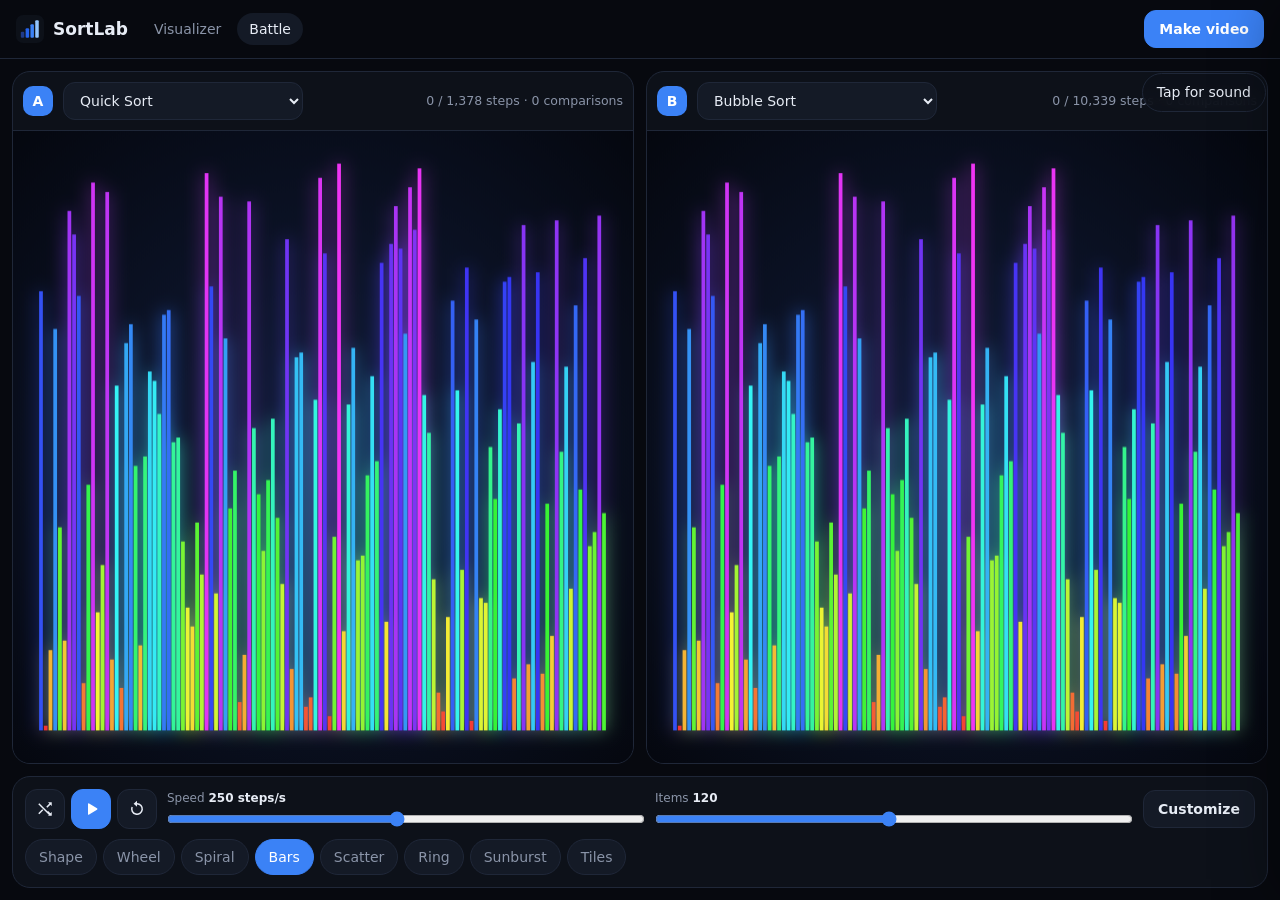
==== battle.html @ f8ce672e "Add files via upload" ====
<!DOCTYPE html>
<html lang="en">
<head>
  <meta charset="UTF-8">
  <meta name="viewport" content="width=device-width, initial-scale=1, viewport-fit=cover">
  <title>SortLab Battle - Race two sorting algorithms</title>
  <meta name="description" content="Pick two sorting algorithms and race them on the same array.">
  <meta name="theme-color" content="#07090f">
  <link rel="icon" href="favicon.svg" type="image/svg+xml">
  <link rel="stylesheet" href="style.css">
</head>
<body>
  <header class="topbar">
    <a class="brand" href="index.html"><img src="favicon.svg" alt="" width="28" height="28"><span>SortLab</span></a>
    <nav class="nav">
      <a href="index.html">Visualizer</a>
      <a href="battle.html" class="active">Battle</a>
    </nav>
    <a class="btn primary" href="index.html#video" id="toVideo">Make video</a>
  </header>

  <main class="battle-grid">
    <section class="battle-panel">
      <div class="battle-head">
        <span class="tag">A</span>
        <select class="select" id="algoA" aria-label="Algorithm A"></select>
        <span class="battle-stat" id="statA"></span>
      </div>
      <div class="battle-canvas"><canvas id="stageA"></canvas></div>
    </section>
    <section class="battle-panel">
      <div class="battle-head">
        <span class="tag">B</span>
        <select class="select" id="algoB" aria-label="Algorithm B"></select>
        <span class="battle-stat" id="statB"></span>
      </div>
      <div class="battle-canvas"><canvas id="stageB"></canvas></div>
    </section>
    <div class="winner" id="winner"></div>
    <button class="sound-hint" id="soundHint">Tap for sound</button>
  </main>

  <section class="dock">
    <div class="dock-row">
      <div class="btn-group">
        <button class="btn icon" id="btnNew" title="New array (N)" aria-label="New array"></button>
        <button class="btn primary icon" id="btnPlay" title="Start (Space)" aria-label="Start or pause"></button>
        <button class="btn icon" id="btnReset" title="Reset (R)" aria-label="Reset"></button>
      </div>
      <label class="slider"><span>Speed <b id="speedVal"></b></span><input type="range" id="speed" min="0" max="1000"></label>
      <label class="slider"><span>Items <b id="sizeVal"></b></span><input type="range" id="size" min="0" max="100" step="0.1"></label>
      <button class="btn" id="openCustomize">Customize</button>
    </div>
    <div class="dock-row">
      <div class="chips" id="modeChips"></div>
    </div>
  </section>

  <aside class="drawer" id="drawer"></aside>
  <div class="toast" id="toast" role="status"></div>

  <script src="core.js"></script>
  <script src="algorithms.js"></script>
  <script src="player.js"></script>
  <script src="palettes.js"></script>
  <script src="audio.js"></script>
  <script src="renderer.js"></script>
  <script src="settings.js"></script>
  <script src="panel.js"></script>
  <script src="battle.js"></script>
</body>
</html>
---- style.css ----
/* SortLab - minimal dark theme */
:root {
  --bg: #07090f;
  --panel: #0d1119;
  --panel2: #141a26;
  --line: #1f2738;
  --line2: #2c3850;
  --text: #e7ecf5;
  --muted: #8a94a8;
  --accent: #3b82f6;
  --accent2: #60a5fa;
  --warn: #fbbf24;
  --r: 14px;
}

* { box-sizing: border-box; }

html, body {
  margin: 0;
  height: 100%;
  background: var(--bg);
  color: var(--text);
  font: 14px/1.45 system-ui, -apple-system, "Segoe UI", Roboto, sans-serif;
  -webkit-tap-highlight-color: transparent;
}

body {
  display: flex;
  flex-direction: column;
  height: 100dvh;
  overflow: hidden;
}

[hidden] { display: none !important; }

h3 { margin: 0; font-size: 18px; }
h4 { margin: 18px 0 10px; font-size: 12px; text-transform: uppercase; letter-spacing: .08em; color: var(--muted); font-weight: 600; }

/* ---------- top bar ---------- */
.topbar {
  display: flex;
  align-items: center;
  gap: 14px;
  padding: 10px 16px;
  padding-top: max(10px, env(safe-area-inset-top));
  border-bottom: 1px solid var(--line);
}
.brand { display: flex; align-items: center; gap: 9px; color: var(--text); text-decoration: none; font-weight: 750; font-size: 17px; }
.nav { display: flex; gap: 4px; margin-right: auto; }
.nav a { color: var(--muted); text-decoration: none; padding: 6px 12px; border-radius: 999px; transition: .15s; }
.nav a:hover, .nav a.active { color: var(--text); background: var(--panel2); }

/* ---------- buttons and inputs ---------- */
.btn {
  appearance: none;
  border: 1px solid var(--line);
  background: var(--panel2);
  color: var(--text);
  padding: 8px 14px;
  border-radius: 12px;
  font: inherit;
  font-weight: 550;
  cursor: pointer;
  display: inline-flex;
  align-items: center;
  justify-content: center;
  gap: 7px;
  text-decoration: none;
  transition: background .15s, border-color .15s, opacity .15s;
  white-space: nowrap;
}
.btn:hover { border-color: var(--line2); background: #19202e; }
.btn:disabled { opacity: .45; cursor: default; }
.btn.primary { background: var(--accent); border-color: var(--accent); color: #fff; }
.btn.primary:hover { background: var(--accent2); border-color: var(--accent2); }
.btn.ghost { background: transparent; border-color: transparent; }
.btn.ghost:hover { background: var(--panel2); }
.btn.icon { width: 40px; height: 40px; padding: 0; flex: none; }
.btn.icon.small { width: 32px; height: 32px; }
.btn.small { padding: 6px 11px; font-size: 13px; }
.btn.block { width: 100%; margin-top: 14px; }
.btn.grow { flex: 1; }
.btn svg { width: 18px; height: 18px; fill: currentColor; flex: none; }
.btn-group { display: flex; gap: 6px; }

.select, .input {
  background: var(--panel2);
  color: var(--text);
  border: 1px solid var(--line);
  border-radius: 12px;
  padding: 9px 12px;
  font: inherit;
  min-width: 0;
  outline: none;
}
.select:focus, .input:focus { border-color: var(--accent); }
.select optgroup { background: var(--panel); color: var(--muted); }
.select option { color: var(--text); }

input[type="range"] { accent-color: var(--accent); width: 100%; margin: 0; }
input[type="color"] {
  width: 38px; height: 38px; padding: 0; border: 1px solid var(--line);
  border-radius: 12px; background: none; cursor: pointer; overflow: hidden;
}
input[type="color"]::-webkit-color-swatch-wrapper { padding: 0; }
input[type="color"]::-webkit-color-swatch { border: none; border-radius: 10px; }

.hint { color: var(--muted); font-size: 12.5px; margin: 8px 0 0; }
.warn { color: var(--warn); font-style: normal; }
.row { display: flex; gap: 8px; align-items: center; flex-wrap: wrap; margin-top: 10px; }

/* ---------- stage ---------- */
.stage-wrap { position: relative; flex: 1; min-height: 0; }
#stage { position: absolute; inset: 0; width: 100%; height: 100%; display: block; }

.sound-hint {
  position: absolute;
  top: 14px;
  right: 14px;
  z-index: 5;
  background: rgba(13, 17, 25, .8);
  backdrop-filter: blur(8px);
  color: var(--text);
  border: 1px solid var(--line);
  border-radius: 999px;
  padding: 8px 14px;
  font: inherit;
  cursor: pointer;
}
.sound-hint.hidden { display: none; }

/* ---------- dock ---------- */
.dock {
  margin: 0 12px 12px;
  margin-bottom: max(12px, env(safe-area-inset-bottom));
  padding: 12px;
  background: var(--panel);
  border: 1px solid var(--line);
  border-radius: 18px;
  display: flex;
  flex-direction: column;
  gap: 10px;
}
.dock-row { display: flex; flex-wrap: wrap; gap: 10px; align-items: center; }
.algo-select { min-width: 190px; }
.chips { display: flex; gap: 6px; overflow-x: auto; flex: 1; scrollbar-width: none; min-width: 0; }
.chips::-webkit-scrollbar { display: none; }
.chip {
  appearance: none; border: 1px solid var(--line); background: var(--panel2); color: var(--muted);
  border-radius: 999px; padding: 7px 13px; font: inherit; cursor: pointer; white-space: nowrap; transition: .15s;
}
.chip:hover { color: var(--text); }
.chip.active { background: var(--accent); border-color: var(--accent); color: #fff; }
.slider { display: flex; flex-direction: column; gap: 4px; min-width: 150px; flex: 1; font-size: 12px; color: var(--muted); }
.slider b { color: var(--text); font-weight: 600; }

/* ---------- drawer ---------- */
.drawer {
  position: fixed;
  top: 0;
  right: 0;
  height: 100dvh;
  width: 370px;
  max-width: 100%;
  background: var(--panel);
  border-left: 1px solid var(--line);
  transform: translateX(105%);
  transition: transform .25s ease;
  z-index: 40;
  display: flex;
  flex-direction: column;
  box-shadow: -20px 0 60px rgba(0, 0, 0, .4);
}
.drawer.open { transform: none; }
.drawer-head { display: flex; align-items: center; justify-content: space-between; padding: 12px; border-bottom: 1px solid var(--line); }
.tabs { display: flex; gap: 4px; background: var(--panel2); padding: 4px; border-radius: 12px; }
.tab { appearance: none; border: 0; background: none; color: var(--muted); padding: 7px 14px; border-radius: 9px; font: inherit; cursor: pointer; }
.tab.active { background: var(--accent); color: #fff; }
.drawer-body { overflow-y: auto; padding: 4px 16px 24px; flex: 1; }
.pane { display: none; }
.pane.active { display: block; }

.swatches { display: grid; grid-template-columns: repeat(3, 1fr); gap: 8px; }
.swatch, .bg-opt {
  appearance: none; border: 1px solid var(--line); background: var(--panel2); color: var(--muted);
  border-radius: 12px; padding: 6px; font: inherit; font-size: 12px; cursor: pointer;
  display: flex; flex-direction: column; gap: 5px; text-align: left;
}
.swatch i, .bg-opt i { display: block; height: 22px; border-radius: 8px; }
.bg-opt i { height: 34px; }
.swatch.active, .bg-opt.active { border-color: var(--accent); color: var(--text); box-shadow: 0 0 0 1px var(--accent); }
.bgs { display: grid; grid-template-columns: repeat(3, 1fr); gap: 8px; }
.custom-row { display: flex; align-items: center; gap: 8px; margin-top: 10px; }
.custom-row .hint { margin: 0; }

.range-row { display: flex; flex-direction: column; gap: 6px; margin-top: 16px; font-size: 13px; color: var(--muted); }
.range-row b { color: var(--text); font-weight: 600; }
.field { display: flex; flex-direction: column; gap: 6px; margin-top: 14px; font-size: 13px; color: var(--muted); min-width: 0; }

.switch { display: flex; align-items: center; gap: 10px; margin-top: 14px; cursor: pointer; user-select: none; }
.switch input { display: none; }
.switch i {
  width: 40px; height: 24px; border-radius: 999px; background: var(--line2); position: relative; flex: none; transition: .2s;
}
.switch i::after {
  content: ""; position: absolute; top: 3px; left: 3px; width: 18px; height: 18px; border-radius: 50%; background: #fff; transition: .2s;
}
.switch input:checked + i { background: var(--accent); }
.switch input:checked + i::after { transform: translateX(16px); }

/* ---------- modal ---------- */
.modal {
  position: fixed; inset: 0; z-index: 50; background: rgba(0, 0, 0, .65); backdrop-filter: blur(4px);
  display: none; align-items: center; justify-content: center; padding: 16px;
}
.modal.open { display: flex; }
.modal-card {
  width: 100%; max-width: 1000px; max-height: calc(100dvh - 32px); overflow-y: auto;
  background: var(--panel); border: 1px solid var(--line); border-radius: 22px; padding: 18px 20px 22px;
}
.modal-head { display: flex; align-items: center; justify-content: space-between; }
.video-grid { display: grid; grid-template-columns: 1fr 340px; gap: 24px; margin-top: 10px; }
.modal.busy .video-settings { opacity: .45; pointer-events: none; }

.seg { display: flex; gap: 4px; background: var(--panel2); padding: 4px; border-radius: 12px; margin-top: 8px; }
.seg button { flex: 1; appearance: none; border: 0; background: none; color: var(--muted); padding: 8px; border-radius: 9px; font: inherit; cursor: pointer; }
.seg button.active { background: var(--accent); color: #fff; }

.sort-list { display: flex; flex-direction: column; gap: 6px; margin-bottom: 8px; }
.sort-row { display: flex; align-items: center; gap: 8px; }
.sort-row .num {
  width: 28px; height: 28px; border-radius: 9px; background: var(--panel2); display: grid; place-items: center;
  font-size: 12px; color: var(--muted); flex: none;
}
.sort-row .select { flex: 1; }
.sort-row .dur { font-size: 12px; color: var(--muted); min-width: 52px; text-align: right; }
.grid2 { display: grid; grid-template-columns: 1fr 1fr; gap: 0 12px; }

.estimate { background: var(--panel2); border: 1px solid var(--line); border-radius: 16px; padding: 14px; }
.est-head { display: flex; align-items: baseline; justify-content: space-between; }
.est-head span { color: var(--muted); }
.est-head strong { font-size: 28px; font-weight: 800; color: #fff; }
.est-list { list-style: none; padding: 0; margin: 10px 0 0; display: flex; flex-direction: column; gap: 4px; max-height: 150px; overflow-y: auto; }
.est-list li { display: flex; flex-wrap: wrap; justify-content: space-between; gap: 2px 10px; font-size: 12.5px; }
.est-list li span:last-child { color: var(--muted); }
.est-list li em { width: 100%; font-size: 12px; }

.preview-box {
  margin-top: 12px; aspect-ratio: 9 / 16; max-height: 52dvh; margin-inline: auto; background: #000;
  border-radius: 16px; overflow: hidden; border: 1px solid var(--line);
}
.preview-box canvas, .preview-box video { width: 100%; height: 100%; display: block; object-fit: contain; }
.progress { height: 6px; border-radius: 999px; background: var(--panel2); overflow: hidden; margin-top: 12px; }
.progress div { height: 100%; width: 0; background: var(--accent); border-radius: 999px; }
.progress-text { min-height: 18px; text-align: center; }
.video-side .row { margin-top: 8px; }

/* ---------- battle ---------- */
.battle-grid {
  position: relative; flex: 1; min-height: 0; display: grid; grid-template-columns: 1fr 1fr; gap: 12px; padding: 12px;
}
.battle-panel {
  display: flex; flex-direction: column; min-height: 0; background: var(--panel); border: 1px solid var(--line);
  border-radius: 18px; overflow: hidden;
}
.battle-head { display: flex; align-items: center; gap: 10px; padding: 10px; border-bottom: 1px solid var(--line); }
.battle-head .select { flex: 1; max-width: 240px; }
.tag { width: 30px; height: 30px; border-radius: 10px; background: var(--accent); color: #fff; display: grid; place-items: center; font-weight: 700; flex: none; }
.battle-stat { margin-left: auto; color: var(--muted); font-size: 12.5px; text-align: right; }
.battle-canvas { position: relative; flex: 1; min-height: 0; }
.battle-canvas canvas { position: absolute; inset: 0; width: 100%; height: 100%; display: block; }
.winner {
  position: absolute; left: 50%; bottom: 26px; transform: translate(-50%, 20px); opacity: 0; pointer-events: none;
  background: var(--accent); color: #fff; padding: 10px 18px; border-radius: 999px; font-weight: 650;
  transition: .3s; max-width: calc(100% - 40px); text-align: center; box-shadow: 0 10px 40px rgba(59, 130, 246, .35);
}
.winner.show { opacity: 1; transform: translate(-50%, 0); }

/* ---------- toast ---------- */
.toast {
  position: fixed; left: 50%; top: 70px; transform: translate(-50%, -10px); opacity: 0; pointer-events: none; z-index: 60;
  background: var(--panel2); border: 1px solid var(--line2); color: var(--text); padding: 10px 16px; border-radius: 14px;
  transition: .25s; max-width: min(520px, calc(100% - 32px)); text-align: center;
}
.toast.show { opacity: 1; transform: translate(-50%, 0); }

/* ---------- small screens ---------- */
@media (max-width: 820px) {
  .video-grid { grid-template-columns: 1fr; }
  .video-side { order: -1; }
  .preview-box { max-height: 44dvh; }
  .battle-grid { grid-template-columns: 1fr; grid-template-rows: 1fr 1fr; }
}
@media (max-width: 600px) {
  .topbar { gap: 8px; padding-inline: 10px; }
  .brand span { display: none; }
  .stage-wrap .sound-hint { top: auto; bottom: 10px; }
  .nav a { padding: 6px 10px; }
  .dock { margin: 0 8px 8px; padding: 10px; gap: 8px; }
  .algo-select { flex: 1; min-width: 0; }
  .chips { flex-basis: 100%; }
  .slider { min-width: 110px; }
  .drawer { width: 100%; }
  .grid2 { grid-template-columns: 1fr; }
  .modal { padding: 0; }
  .modal-card { max-height: 100dvh; border-radius: 0; min-height: 100dvh; }
}
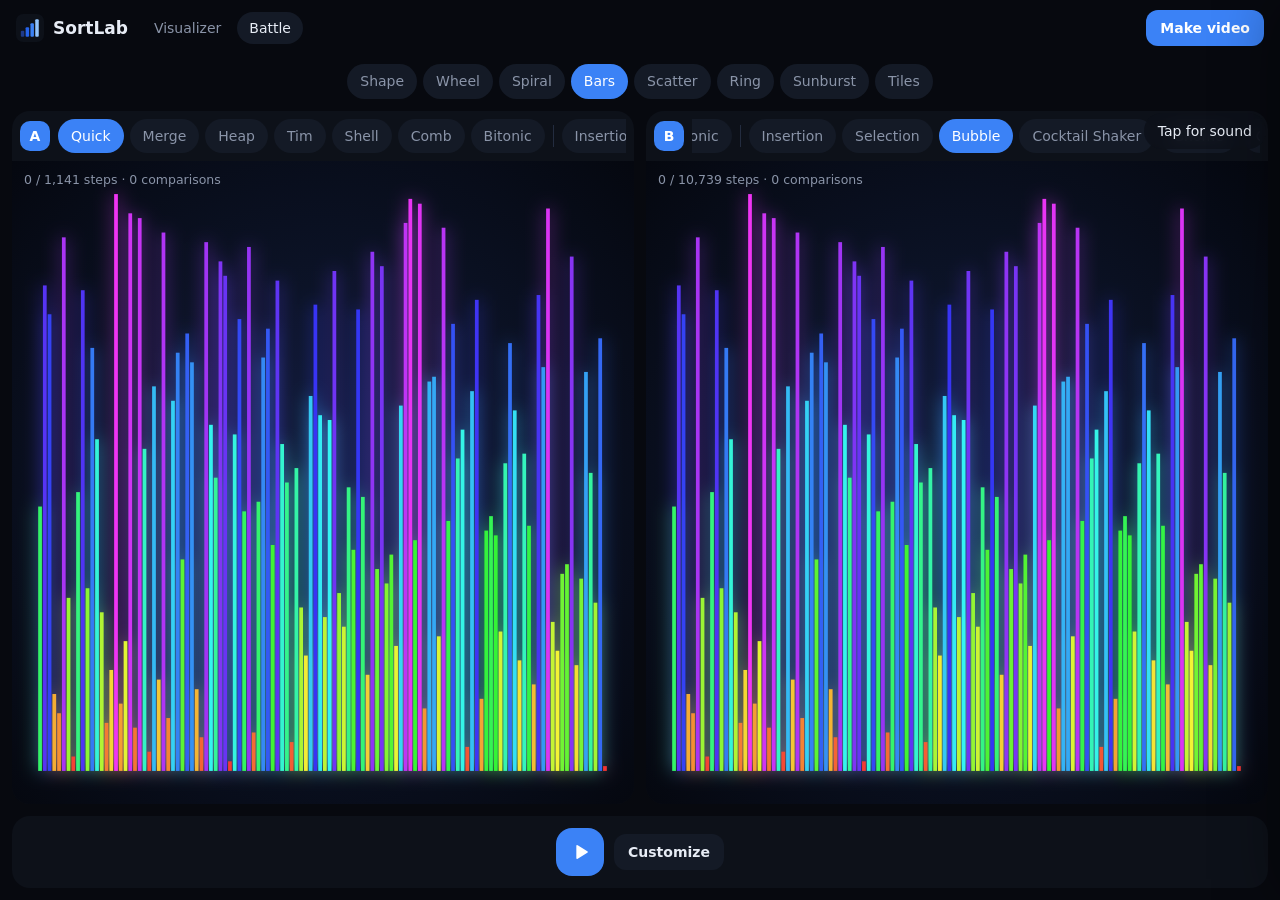
==== commit c070b990: "Add files via upload" ====
--- a/battle.html
+++ b/battle.html
@@ -16,47 +16,37 @@
       <a href="index.html">Visualizer</a>
       <a href="battle.html" class="active">Battle</a>
     </nav>
-    <a class="btn primary" href="index.html#video" id="toVideo">Make video</a>
+    <button class="btn primary" id="openVideo">Make video</button>
   </header>
+
+  <div class="modebar"><div class="chips" id="modeChips"></div></div>
 
   <main class="battle-grid">
     <section class="battle-panel">
       <div class="battle-head">
         <span class="tag">A</span>
-        <select class="select" id="algoA" aria-label="Algorithm A"></select>
-        <span class="battle-stat" id="statA"></span>
+        <div class="chips" id="algoA"></div>
       </div>
-      <div class="battle-canvas"><canvas id="stageA"></canvas></div>
+      <div class="battle-canvas"><canvas id="stageA"></canvas><span class="battle-stat" id="statA"></span></div>
     </section>
     <section class="battle-panel">
       <div class="battle-head">
         <span class="tag">B</span>
-        <select class="select" id="algoB" aria-label="Algorithm B"></select>
-        <span class="battle-stat" id="statB"></span>
+        <div class="chips" id="algoB"></div>
       </div>
-      <div class="battle-canvas"><canvas id="stageB"></canvas></div>
+      <div class="battle-canvas"><canvas id="stageB"></canvas><span class="battle-stat" id="statB"></span></div>
     </section>
     <div class="winner" id="winner"></div>
     <button class="sound-hint" id="soundHint">Tap for sound</button>
   </main>
 
-  <section class="dock">
-    <div class="dock-row">
-      <div class="btn-group">
-        <button class="btn icon" id="btnNew" title="New array (N)" aria-label="New array"></button>
-        <button class="btn primary icon" id="btnPlay" title="Start (Space)" aria-label="Start or pause"></button>
-        <button class="btn icon" id="btnReset" title="Reset (R)" aria-label="Reset"></button>
-      </div>
-      <label class="slider"><span>Speed <b id="speedVal"></b></span><input type="range" id="speed" min="0" max="1000"></label>
-      <label class="slider"><span>Items <b id="sizeVal"></b></span><input type="range" id="size" min="0" max="100" step="0.1"></label>
-      <button class="btn" id="openCustomize">Customize</button>
-    </div>
-    <div class="dock-row">
-      <div class="chips" id="modeChips"></div>
-    </div>
+  <section class="dock battle-dock">
+    <button class="btn primary icon play" id="btnPlay" aria-label="Start or stop"></button>
+    <button class="btn" id="openCustomize">Customize</button>
   </section>
 
   <aside class="drawer" id="drawer"></aside>
+  <div class="modal" id="videoModal"></div>
   <div class="toast" id="toast" role="status"></div>
 
   <script src="core.js"></script>
@@ -67,6 +57,7 @@
   <script src="renderer.js"></script>
   <script src="settings.js"></script>
   <script src="panel.js"></script>
+  <script src="video.js"></script>
   <script src="battle.js"></script>
 </body>
 </html>
--- a/style.css
+++ b/style.css
@@ -43,7 +43,7 @@
   gap: 14px;
   padding: 10px 16px;
   padding-top: max(10px, env(safe-area-inset-top));
-  border-bottom: 1px solid var(--line);
+  border: 0;
 }
 .brand { display: flex; align-items: center; gap: 9px; color: var(--text); text-decoration: none; font-weight: 750; font-size: 17px; }
 .nav { display: flex; gap: 4px; margin-right: auto; }
@@ -53,7 +53,7 @@
 /* ---------- buttons and inputs ---------- */
 .btn {
   appearance: none;
-  border: 1px solid var(--line);
+  border: 0;
   background: var(--panel2);
   color: var(--text);
   padding: 8px 14px;
@@ -69,7 +69,7 @@
   transition: background .15s, border-color .15s, opacity .15s;
   white-space: nowrap;
 }
-.btn:hover { border-color: var(--line2); background: #19202e; }
+.btn:hover { background: #1b2232; }
 .btn:disabled { opacity: .45; cursor: default; }
 .btn.primary { background: var(--accent); border-color: var(--accent); color: #fff; }
 .btn.primary:hover { background: var(--accent2); border-color: var(--accent2); }
@@ -86,20 +86,20 @@
 .select, .input {
   background: var(--panel2);
   color: var(--text);
-  border: 1px solid var(--line);
+  border: 0;
   border-radius: 12px;
   padding: 9px 12px;
   font: inherit;
   min-width: 0;
   outline: none;
 }
-.select:focus, .input:focus { border-color: var(--accent); }
+.select:focus, .input:focus { background: #1a2233; }
 .select optgroup { background: var(--panel); color: var(--muted); }
 .select option { color: var(--text); }
 
 input[type="range"] { accent-color: var(--accent); width: 100%; margin: 0; }
 input[type="color"] {
-  width: 38px; height: 38px; padding: 0; border: 1px solid var(--line);
+  width: 38px; height: 38px; padding: 0; border: 0;
   border-radius: 12px; background: none; cursor: pointer; overflow: hidden;
 }
 input[type="color"]::-webkit-color-swatch-wrapper { padding: 0; }
@@ -121,7 +121,7 @@
   background: rgba(13, 17, 25, .8);
   backdrop-filter: blur(8px);
   color: var(--text);
-  border: 1px solid var(--line);
+  border: 0;
   border-radius: 999px;
   padding: 8px 14px;
   font: inherit;
@@ -135,7 +135,7 @@
   margin-bottom: max(12px, env(safe-area-inset-bottom));
   padding: 12px;
   background: var(--panel);
-  border: 1px solid var(--line);
+  border: 0;
   border-radius: 18px;
   display: flex;
   flex-direction: column;
@@ -146,7 +146,7 @@
 .chips { display: flex; gap: 6px; overflow-x: auto; flex: 1; scrollbar-width: none; min-width: 0; }
 .chips::-webkit-scrollbar { display: none; }
 .chip {
-  appearance: none; border: 1px solid var(--line); background: var(--panel2); color: var(--muted);
+  appearance: none; border: 0; background: var(--panel2); color: var(--muted);
   border-radius: 999px; padding: 7px 13px; font: inherit; cursor: pointer; white-space: nowrap; transition: .15s;
 }
 .chip:hover { color: var(--text); }
@@ -163,7 +163,7 @@
   width: 370px;
   max-width: 100%;
   background: var(--panel);
-  border-left: 1px solid var(--line);
+  border: 0;
   transform: translateX(105%);
   transition: transform .25s ease;
   z-index: 40;
@@ -172,7 +172,7 @@
   box-shadow: -20px 0 60px rgba(0, 0, 0, .4);
 }
 .drawer.open { transform: none; }
-.drawer-head { display: flex; align-items: center; justify-content: space-between; padding: 12px; border-bottom: 1px solid var(--line); }
+.drawer-head { display: flex; align-items: center; justify-content: space-between; padding: 12px; border: 0; }
 .tabs { display: flex; gap: 4px; background: var(--panel2); padding: 4px; border-radius: 12px; }
 .tab { appearance: none; border: 0; background: none; color: var(--muted); padding: 7px 14px; border-radius: 9px; font: inherit; cursor: pointer; }
 .tab.active { background: var(--accent); color: #fff; }
@@ -182,13 +182,13 @@
 
 .swatches { display: grid; grid-template-columns: repeat(3, 1fr); gap: 8px; }
 .swatch, .bg-opt {
-  appearance: none; border: 1px solid var(--line); background: var(--panel2); color: var(--muted);
+  appearance: none; border: 0; background: var(--panel2); color: var(--muted);
   border-radius: 12px; padding: 6px; font: inherit; font-size: 12px; cursor: pointer;
   display: flex; flex-direction: column; gap: 5px; text-align: left;
 }
 .swatch i, .bg-opt i { display: block; height: 22px; border-radius: 8px; }
 .bg-opt i { height: 34px; }
-.swatch.active, .bg-opt.active { border-color: var(--accent); color: var(--text); box-shadow: 0 0 0 1px var(--accent); }
+.swatch.active, .bg-opt.active { background: #1f2c4a; color: var(--text); }
 .bgs { display: grid; grid-template-columns: repeat(3, 1fr); gap: 8px; }
 .custom-row { display: flex; align-items: center; gap: 8px; margin-top: 10px; }
 .custom-row .hint { margin: 0; }
@@ -216,7 +216,7 @@
 .modal.open { display: flex; }
 .modal-card {
   width: 100%; max-width: 1000px; max-height: calc(100dvh - 32px); overflow-y: auto;
-  background: var(--panel); border: 1px solid var(--line); border-radius: 22px; padding: 18px 20px 22px;
+  background: var(--panel); border: 0; border-radius: 22px; padding: 18px 20px 22px;
 }
 .modal-head { display: flex; align-items: center; justify-content: space-between; }
 .video-grid { display: grid; grid-template-columns: 1fr 340px; gap: 24px; margin-top: 10px; }
@@ -236,7 +236,7 @@
 .sort-row .dur { font-size: 12px; color: var(--muted); min-width: 52px; text-align: right; }
 .grid2 { display: grid; grid-template-columns: 1fr 1fr; gap: 0 12px; }
 
-.estimate { background: var(--panel2); border: 1px solid var(--line); border-radius: 16px; padding: 14px; }
+.estimate { background: var(--panel2); border: 0; border-radius: 16px; padding: 14px; }
 .est-head { display: flex; align-items: baseline; justify-content: space-between; }
 .est-head span { color: var(--muted); }
 .est-head strong { font-size: 28px; font-weight: 800; color: #fff; }
@@ -247,7 +247,7 @@
 
 .preview-box {
   margin-top: 12px; aspect-ratio: 9 / 16; max-height: 52dvh; margin-inline: auto; background: #000;
-  border-radius: 16px; overflow: hidden; border: 1px solid var(--line);
+  border-radius: 16px; overflow: hidden; border: 0;
 }
 .preview-box canvas, .preview-box video { width: 100%; height: 100%; display: block; object-fit: contain; }
 .progress { height: 6px; border-radius: 999px; background: var(--panel2); overflow: hidden; margin-top: 12px; }
@@ -260,10 +260,10 @@
   position: relative; flex: 1; min-height: 0; display: grid; grid-template-columns: 1fr 1fr; gap: 12px; padding: 12px;
 }
 .battle-panel {
-  display: flex; flex-direction: column; min-height: 0; background: var(--panel); border: 1px solid var(--line);
+  display: flex; flex-direction: column; min-height: 0; background: var(--panel); border: 0;
   border-radius: 18px; overflow: hidden;
 }
-.battle-head { display: flex; align-items: center; gap: 10px; padding: 10px; border-bottom: 1px solid var(--line); }
+.battle-head { display: flex; align-items: center; gap: 10px; padding: 10px; border: 0; }
 .battle-head .select { flex: 1; max-width: 240px; }
 .tag { width: 30px; height: 30px; border-radius: 10px; background: var(--accent); color: #fff; display: grid; place-items: center; font-weight: 700; flex: none; }
 .battle-stat { margin-left: auto; color: var(--muted); font-size: 12.5px; text-align: right; }
@@ -279,7 +279,7 @@
 /* ---------- toast ---------- */
 .toast {
   position: fixed; left: 50%; top: 70px; transform: translate(-50%, -10px); opacity: 0; pointer-events: none; z-index: 60;
-  background: var(--panel2); border: 1px solid var(--line2); color: var(--text); padding: 10px 16px; border-radius: 14px;
+  background: var(--panel2); border: 0; color: var(--text); padding: 10px 16px; border-radius: 14px;
   transition: .25s; max-width: min(520px, calc(100% - 32px)); text-align: center;
 }
 .toast.show { opacity: 1; transform: translate(-50%, 0); }
@@ -305,3 +305,41 @@
   .modal { padding: 0; }
   .modal-card { max-height: 100dvh; border-radius: 0; min-height: 100dvh; }
 }
+
+/* ---------- borderless layout: style chips on top, algorithm chips + play below ---------- */
+.modebar { padding: 8px 12px 0; display: flex; justify-content: center; }
+.modebar .chips { flex: 0 1 auto; max-width: 100%; }
+.dock { flex-direction: row; align-items: center; gap: 10px; }
+.dock .chips { flex: 1; }
+.chip-sep { width: 1px; flex: none; align-self: stretch; margin: 6px 2px; background: #232c3f; }
+.btn.play { width: 48px; height: 48px; border-radius: 16px; }
+.btn.play svg { width: 22px; height: 22px; }
+.btn.play.playing { background: #ef4461; }
+.btn.play.playing:hover { background: #f25c76; }
+.btn-row { display: grid; grid-template-columns: repeat(3, 1fr); gap: 8px; }
+.btn-row .btn { margin: 0; }
+.battle-head { padding: 8px; gap: 8px; }
+.battle-head .chips { flex: 1; }
+.battle-stat {
+  position: absolute; left: 12px; top: 10px; z-index: 2; margin: 0; text-align: left;
+  font-size: 12.5px; color: var(--muted); pointer-events: none;
+}
+@media (max-width: 600px) {
+  .dock { flex-wrap: wrap; }
+  .dock .chips { flex-basis: 100%; order: -1; }
+  .dock .btn.play { flex: 1; }
+  .dock #openCustomize { flex: 1; height: 48px; }
+  .modebar { justify-content: flex-start; }
+}
+.sort-row .chips { flex: 1; min-width: 0; }
+.chips.wrap { flex-wrap: wrap; overflow: visible; }
+.video-settings .chip { padding: 6px 11px; font-size: 13px; }
+.video-grid { grid-template-columns: minmax(0, 1fr) 340px; }
+.video-settings, .video-side { min-width: 0; }
+.battle-dock { justify-content: center; }
+.battle-head .chips, .battle-panel { min-width: 0; }
+.battle-grid { grid-template-columns: minmax(0, 1fr) minmax(0, 1fr); }
+@media (max-width: 820px) {
+  .video-grid { grid-template-columns: minmax(0, 1fr); }
+  .battle-grid { grid-template-columns: minmax(0, 1fr); }
+}
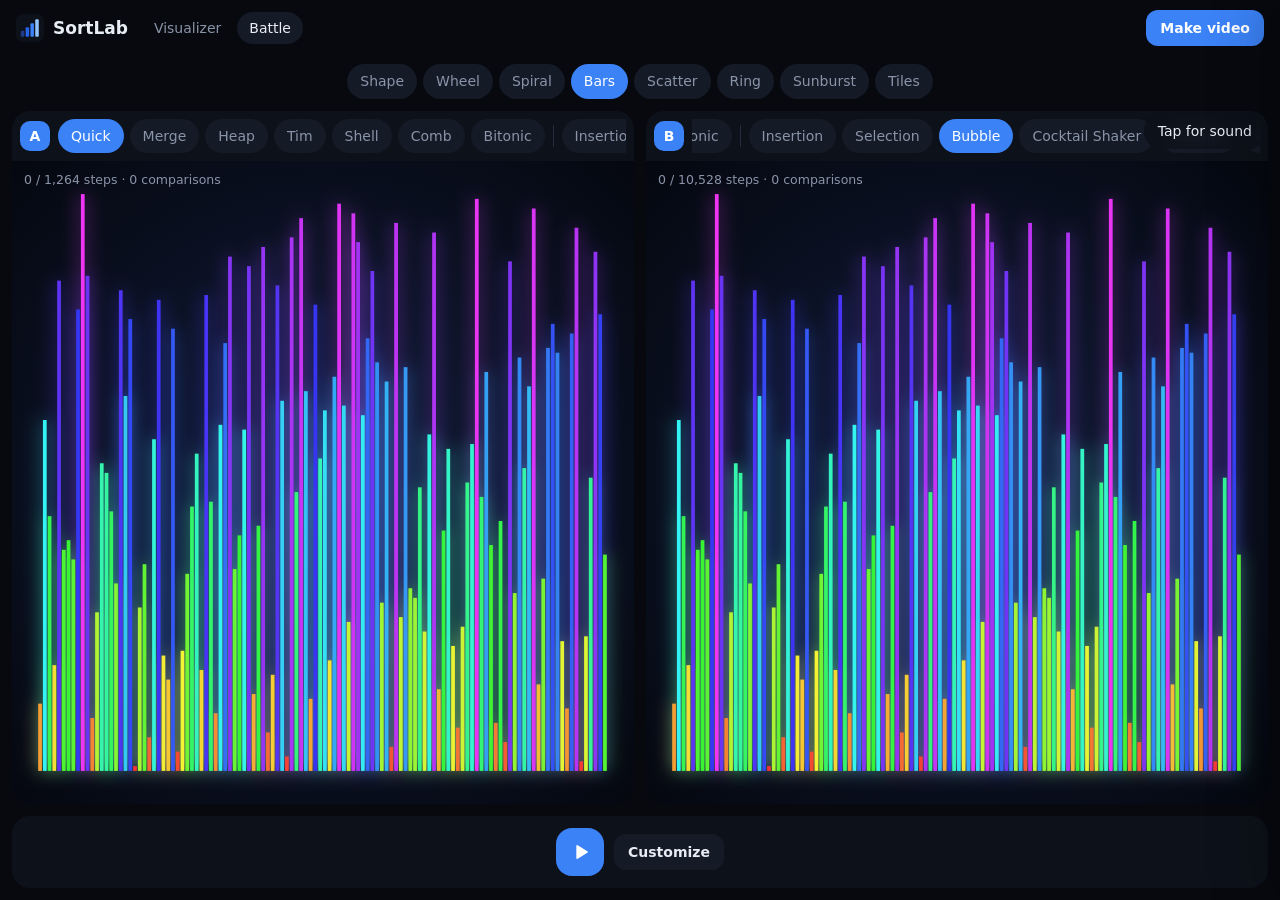
==== commit 76bdd3f8: "Add files via upload" ====
--- a/battle.html
+++ b/battle.html
@@ -57,6 +57,7 @@
   <script src="renderer.js"></script>
   <script src="settings.js"></script>
   <script src="panel.js"></script>
+  <script src="export.js"></script>
   <script src="video.js"></script>
   <script src="battle.js"></script>
 </body>
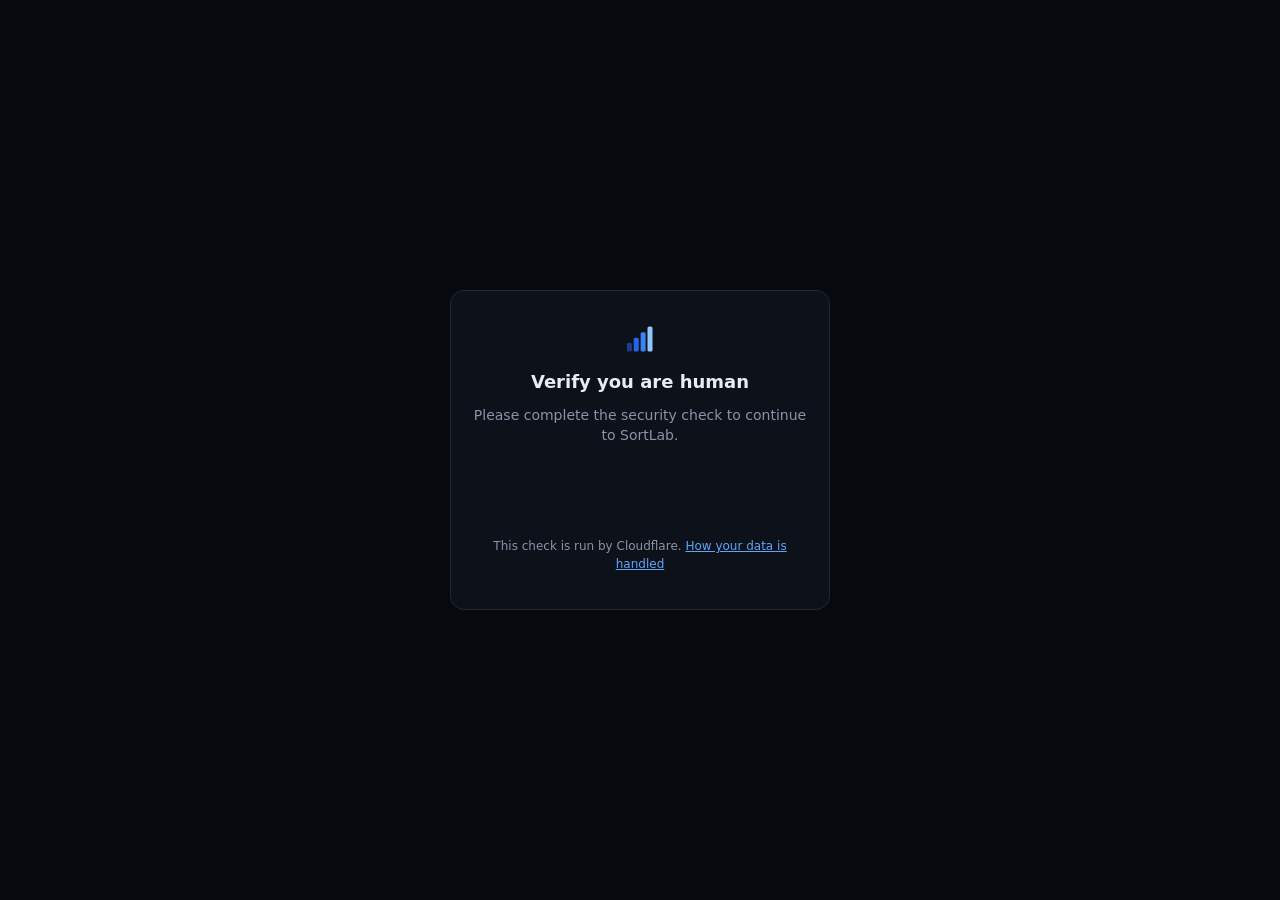
==== commit 80ac6538: "Add files via upload" ====
--- a/battle.html
+++ b/battle.html
@@ -2,14 +2,26 @@
 <html lang="en">
 <head>
   <meta charset="UTF-8">
+  <meta http-equiv="Content-Security-Policy" content="default-src 'self'; script-src 'self' https://challenges.cloudflare.com; frame-src https://challenges.cloudflare.com; connect-src 'self' https://challenges.cloudflare.com; style-src 'self' 'unsafe-inline'; img-src 'self' data: blob:; media-src 'self' blob:; object-src 'none'; base-uri 'none'; form-action 'none'">
   <meta name="viewport" content="width=device-width, initial-scale=1, viewport-fit=cover">
   <title>SortLab Battle - Race two sorting algorithms</title>
   <meta name="description" content="Pick two sorting algorithms and race them on the same array.">
   <meta name="theme-color" content="#07090f">
   <link rel="icon" href="favicon.svg" type="image/svg+xml">
   <link rel="stylesheet" href="style.css">
+  <script src="gate.js"></script>
+  <script src="https://challenges.cloudflare.com/turnstile/v0/api.js" async defer></script>
 </head>
 <body>
+  <div class="gate" id="humanGate" role="dialog" aria-modal="true" aria-labelledby="gateTitle">
+    <div class="gate-card">
+      <img src="favicon.svg" alt="" width="40" height="40">
+      <h3 id="gateTitle">Verify you are human</h3>
+      <p>Please complete the security check to continue to SortLab.</p>
+      <div class="cf-turnstile" data-sitekey="0x4AAAAAAGA0m3MCwA2aQMGH" data-callback="onTurnstileSuccess" data-theme="dark"></div>
+      <p class="gate-note">This check is run by Cloudflare. <a href="privacy.html">How your data is handled</a></p>
+    </div>
+  </div>
   <header class="topbar">
     <a class="brand" href="index.html"><img src="favicon.svg" alt="" width="28" height="28"><span>SortLab</span></a>
     <nav class="nav">
@@ -45,6 +57,10 @@
     <button class="btn" id="openCustomize">Customize</button>
   </section>
 
+  <footer class="legal-foot" aria-label="Legal">
+    <a href="privacy.html">Privacy Policy</a><a href="terms.html">Terms of Use</a><a href="disclaimer.html">Disclaimer</a><a href="cookies.html">Cookie Information</a><a href="licenses.html">Copyright &amp; Licenses</a><a href="contact.html">Contact</a>
+  </footer>
+
   <aside class="drawer" id="drawer"></aside>
   <div class="modal" id="videoModal"></div>
   <div class="toast" id="toast" role="status"></div>
--- a/style.css
+++ b/style.css
@@ -343,3 +343,43 @@
   .video-grid { grid-template-columns: minmax(0, 1fr); }
   .battle-grid { grid-template-columns: minmax(0, 1fr); }
 }
+
+/* ---------- human check gate ---------- */
+.gate {
+  position: fixed; inset: 0; z-index: 100; display: grid; place-items: center; padding: 16px;
+  background: var(--bg); transition: opacity .4s ease;
+}
+.gate.done { opacity: 0; pointer-events: none; }
+.gate-card {
+  display: flex; flex-direction: column; align-items: center; gap: 10px; text-align: center;
+  max-width: 380px; width: 100%; padding: 28px 22px;
+  background: var(--panel); border: 1px solid var(--line); border-radius: var(--r);
+}
+.gate-card p { margin: 0 0 8px; color: var(--muted); }
+.gate .cf-turnstile { min-height: 65px; }
+.gate-note { font-size: 12px; }
+.gate-note a, .doc a { color: var(--accent2); }
+
+/* ---------- legal footer ---------- */
+.legal-foot {
+  display: flex; justify-content: center; gap: 4px 16px; flex: none;
+  padding: 0 16px 8px; margin-top: -4px; overflow-x: auto; white-space: nowrap; scrollbar-width: none;
+  font-size: 12px;
+}
+.legal-foot a { color: var(--muted); text-decoration: none; }
+.legal-foot a:hover { color: var(--text); text-decoration: underline; }
+@media (max-width: 600px) { .legal-foot { justify-content: flex-start; } }
+
+/* ---------- legal pages (normal scrolling documents) ---------- */
+body.doc-page { display: block; height: auto; min-height: 100dvh; overflow: auto; }
+.doc { max-width: 760px; margin: 0 auto; padding: 8px 16px 40px; font-size: 15px; line-height: 1.6; }
+.doc h1 { font-size: 26px; margin: 12px 0 4px; }
+.doc h2 { font-size: 18px; margin: 28px 0 8px; }
+.doc .updated { color: var(--muted); margin-top: 0; }
+.doc table { width: 100%; border-collapse: collapse; margin: 8px 0; font-size: 14px; }
+.doc th, .doc td { text-align: left; vertical-align: top; padding: 8px; border-bottom: 1px solid var(--line); }
+.doc .table-wrap { overflow-x: auto; }
+.doc code { background: var(--panel2); padding: 1px 5px; border-radius: 6px; font-size: 13px; }
+.doc .todo { background: rgba(251, 191, 36, .15); color: var(--warn); padding: 0 4px; border-radius: 4px; }
+.doc-page .legal-foot { flex-wrap: wrap; white-space: normal; padding: 16px; border-top: 1px solid var(--line); margin: 0; }
+.doc h3 { font-size: 15px; margin: 18px 0 6px; }
